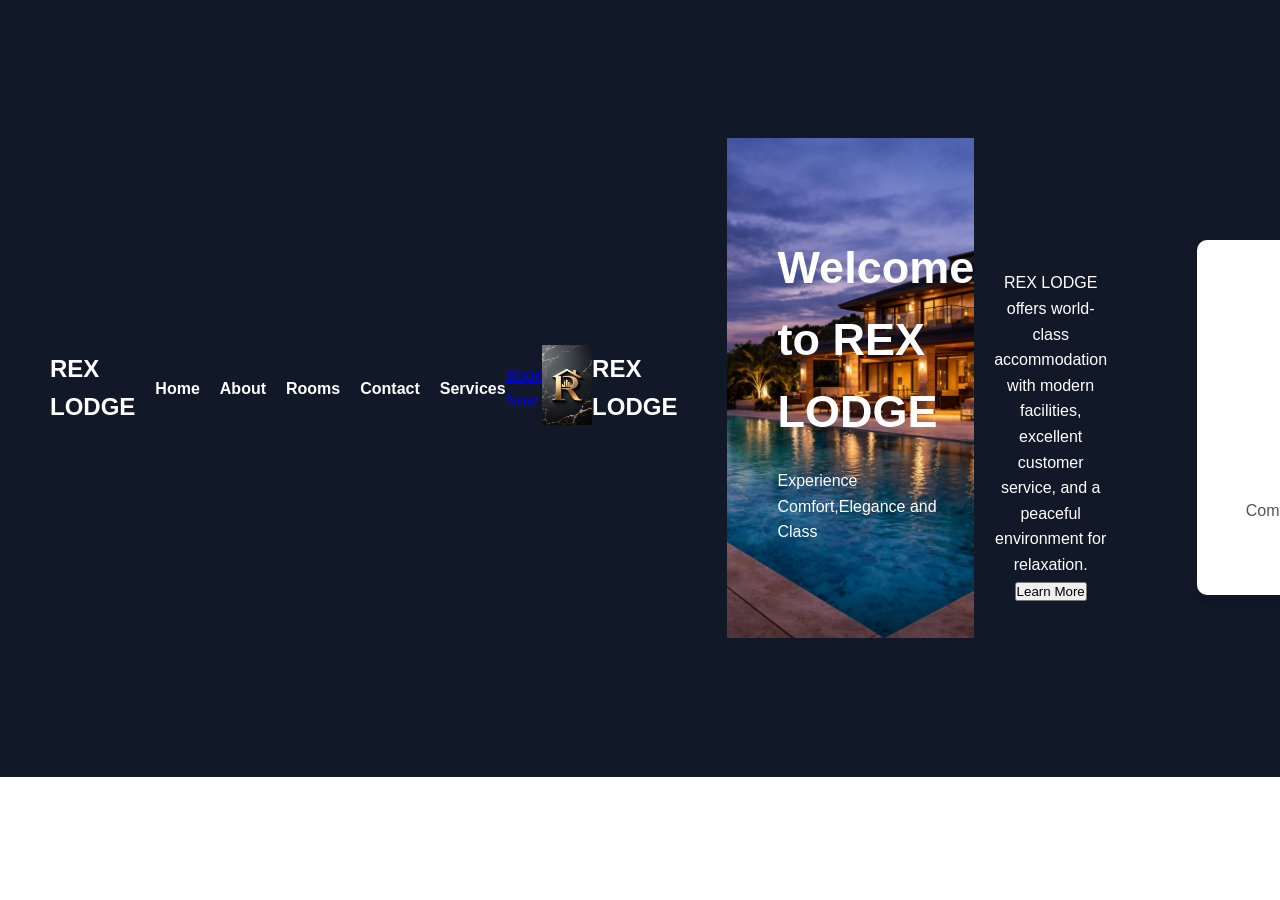
==== index.html @ 229c85a0 "Revamp navigation menu in index.html Reorganized navigation structure for improved accessibility and" ====
<!DOCTYPE html>
<html lang="en">
<head>
    <meta name="viewport" content="width=device-width, initial-scale=1.0">
    <meta charset="UTF-8">
    <title>REX LODGE</title>
    <link rel="stylesheet"href="style.css">
    <script src="script.js"></script>
</head>
<body>

    <!-- Navigation -->
    <nav>
    <h2>REX LODGE</h2>
       <ul>
            <li><a href="#">Home</a></li>
            <li><a href="#about">About</a></li>
            <li><a href="#rooms">Rooms</a></li>
            <li><a href="#contact">Contact</a></li>
            <li><a href="#services">Services</a></li>
        </ul>
        <a href="booking.html" class="book-btn">Book Now</a>
        <div class="logo"><img src="logo.jpg" height="80px"  width="50" > </div>
     <h2>REX LODGE</h2> 
   <nav/>
    <!-- Hero Section -->
    <header class="hero">
        <h1>Welcome to REX LODGE</h1>
        <p>Experience Comfort,Elegance and Class</p>
      
    </header>

    <!-- About Section -->
    <section id="about" class="section">
        <h2>About Our Hotel</h2>
        <p>
           REX LODGE offers world-class accommodation with modern facilities, excellent customer service, and a peaceful environment for relaxation.
        </p>
        <button>Learn More</button>
    </section>

    <!-- Rooms Section -->
    <section id="rooms" class="section">
        <h2>Our Rooms</h2>
        <div class="rooms-container">

            <div class="room-card">
                <img src="standard.png" alt="Standard Room">
                <h3>Standard Room</h3>
                <p>Comfortable room with basic amenities.</p>
                <p class="price">$15 / Night</p>
            </div>

            <div class="room-card">
                <img src="deluxe.png" alt="Deluxe Room">
                <h3>Deluxe Room</h3>
                <p>Spacious room with premium facilities.</p>
                <p class="price">$25 / Night</p>
            </div>

            <div class="room-card">
                <img src="executive.png" alt="Executive Suite">
                <h3>Executive Suite</h3>
                <p>Luxury suite with full services and city view.</p>
                <p class="price">$40 / Night</p>
            </div>

        </div>
    </section>
    
    <section class="services">

        <h2>Our Services</h2>
    
        <div class="services-container">
    
            <div class="service-item">
                <img src="wifi.jpg" alt="WiFi">
                <p>Free WiFi</p>
            </div>
    
            <div class="service-item">
                <img src="swimming pool.jpg" alt="Pool">
                <p>Swimming Pool</p>
            </div>
    
            <div class="service-item">
                <img src="gym.jpg" alt="Gym">
                <p>Gym Center</p>
            </div>
    
            <div class="service-item">
                <img src="spa.jpg" alt="Spa">
                <p>Spa & Wellness</p>
            </div>
    
            <div class="service-item">
                <img src="restaurant.jpg" alt="Restaurant">
                <p>Restaurant</p>
            </div>
    
            <div class="service-item">
                <img src="airport.jpg" alt="Transport">
                <p>Airport Pickup</p>
            </div>
    
        </div>
    
    </section>
    </section>
    <!-- Contact Section -->
    <section id="contact" class="section">
        <h2>Contact Us</h2>
        <p>Email: info@rexlodge@gmail.com</p>
        <p>Call: +233599578111 / +233504038290</p>
        <p> Loc:  Eastern Region, Koforidua Central,adjacent Ford's Pharmacy</p>

        <h2>Social Handles</h2>
       <img src="facebook.jpg" height="50" width="50"><p>Facebook: REX LODGE</p>
      <img src="instagram.jpg"height="50" width="50"><p>Instagram:rex_lodge_7</p>
      <img src="tiktok.jpg"height="50" width="50"> <p>Tiktok: rex_lodge_7 </p>


    <!-- Footer -->
    <footer>
        <p>© 2026 REX LODGE | All Rights Reserved</p>
    </footer>

</body>
</html>
---- style.css ----
* {
    margin: 0;
    padding: 0;
    box-sizing: border-box;
    font-family: Arial, sans-serif;
}

body {
    line-height: 1.6;
    
}


/* Navigation */

nav {
    background: #111827;
    color: white;
    display: flex;
    justify-content: space-between;
    padding: 15px 50px;
    align-items: center;
}

nav ul {
    list-style: none;
    display: flex;
}

nav ul li {
    margin-left: 20px;
}

nav ul li a {
    color: white;
    text-decoration: none;
    font-weight: bold;
}

nav ul li a:hover {
    color: #fbbf24;
}


/* Hero Section */

.hero {
    background-image: url("hotel.png");
    background-size: cover;
    background-position: center;
    height: 500px;
    color: white;
    display: flex;
    flex-direction: column;
    justify-content: center;
    padding-left: 50px;
}

.hero h1 {
    font-size: 45px;
    margin-bottom: 20px;
}

.hero button {
    padding: 2px 25px;
    background: #fbbf24;
    border: none;
    cursor: pointer;
    font-weight: bold;
    border-radius: 5px;
}

.hero button:hover {
    background: white;
}


/* Sections */

.section {
    padding: 60px 20px;
    text-align: center;
}

.section h2 {
    margin-bottom: 20px;
    color: #111827;
}


/* Rooms */

.rooms-container {
    display: flex;
    justify-content: center;
    gap: 30px;
    padding: 50px;
}

.rooms {
    display: flex;
    gap: 30px;
    padding: 50px;
    justify-content: center;
}

.room-card {
    width: 300px;
    background: white;
    border-radius: 10px;
    overflow: hidden;
    box-shadow: 0 4px 10px rgba(0, 0, 0, 0.1);
}

.room-card img {
    width: 100px;
    height: 200px;
    object-fit: cover;
}

.room-card h3 {
    margin: 10px;
}

.room-card p {
    margin: 10px;
    color: #555;
}

.room-card:hover {
    transform: scale(1.05);
    transition: 0.3s;
}

.price {
    color: #fbbf24;
    font-weight: bold;
    margin-top: 10px;
}

.services {
    padding: 60px 20px;
    background-color: #F1F5F9;
}

.services h2 {
    text-align: center;
    font-size: 32px;
    margin-bottom: 40px;
}

.services-container {
    display: grid;
    grid-template-columns: repeat(2, 1fr);
    /* 2 columns */
    gap: 20px;
    max-width: 800px;
    margin: auto;
}

.service-item {
    display: flex;
    /* THIS makes icon go left */
    align-items: center;
    gap: 15px;
    /* space between icon & text */
    background: white;
    padding: 15px 20px;
    border-radius: 8px;
    box-shadow: 0 4px 8px rgba(0, 0, 0, 0.1);
}

.service-item img {
    width: 40px;
    height: 40px;
}

.service-item p {
    font-size: 16px;
    color: #333;
}
contact-item {
    display: flex;
    /* THIS makes icon go left */
    align-items: center;
    gap: 15px;
    /* space between icon & text */
    background: white;
    padding: 15px 20px;
    border-radius: 8px;
    box-shadow: 0 4px 8px rgba(0, 0, 0, 0.1);
footer {
    background: #111827;
    color: white;
    text-align: center;
    padding: 15px;
}
.dark-mode {
    background-color: #111827;
    color: white;
}

.dark-mode nav {
    background-color: black;
}

.dark-mode .section {
    background-color: #1f2937;
}
.book-btn {
    background: #F59E0B;
    color: white;
    padding: 12px 20px;
    text-decoration: none;
    border-radius: 5px;
    font-weight: bold;

}
.confirmation-card {
    max-width: 400px;
    margin: 20px auto;
    padding: 20px;
    background: #ECFDF5;
    border: 1px solid #10B981;
    border-radius: 10px;
    box-shadow: 0 4px 10px rgba(0,0,0,0.1);
}
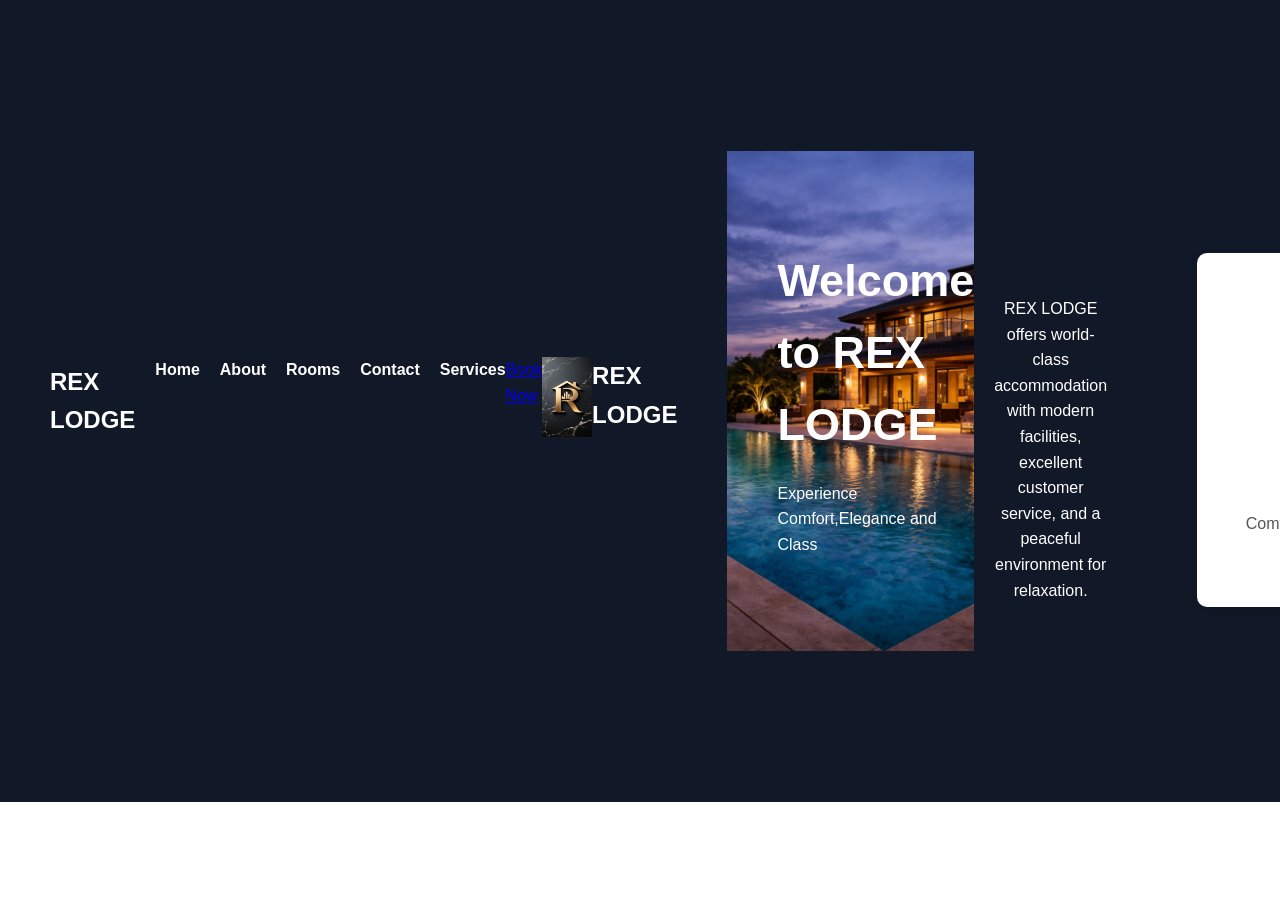
==== commit 4bb86540: "Fix HTML structure and add Manager's Profile link" ====
--- a/index.html
+++ b/index.html
@@ -2,7 +2,6 @@
 <!DOCTYPE html>
 <html lang="en">
 <head>
-    <meta name="viewport" content="width=device-width, initial-scale=1.0">
     <meta charset="UTF-8">
     <title>REX LODGE</title>
     <link rel="stylesheet"href="style.css">
@@ -19,10 +18,11 @@
             <li><a href="#rooms">Rooms</a></li>
             <li><a href="#contact">Contact</a></li>
             <li><a href="#services">Services</a></li>
-        </ul>
+        
         <a href="booking.html" class="book-btn">Book Now</a>
         <div class="logo"><img src="logo.jpg" height="80px"  width="50" > </div>
      <h2>REX LODGE</h2> 
+       </ul>
    <nav/>
     <!-- Hero Section -->
     <header class="hero">
@@ -37,7 +37,7 @@
         <p>
            REX LODGE offers world-class accommodation with modern facilities, excellent customer service, and a peaceful environment for relaxation.
         </p>
-        <button>Learn More</button>
+        
     </section>
 
     <!-- Rooms Section -->
@@ -120,7 +120,7 @@
        <img src="facebook.jpg" height="50" width="50"><p>Facebook: REX LODGE</p>
       <img src="instagram.jpg"height="50" width="50"><p>Instagram:rex_lodge_7</p>
       <img src="tiktok.jpg"height="50" width="50"> <p>Tiktok: rex_lodge_7 </p>
-
+<a href="profile.html" class="book-btn">Manager's Profile</a>
 
     <!-- Footer -->
     <footer>
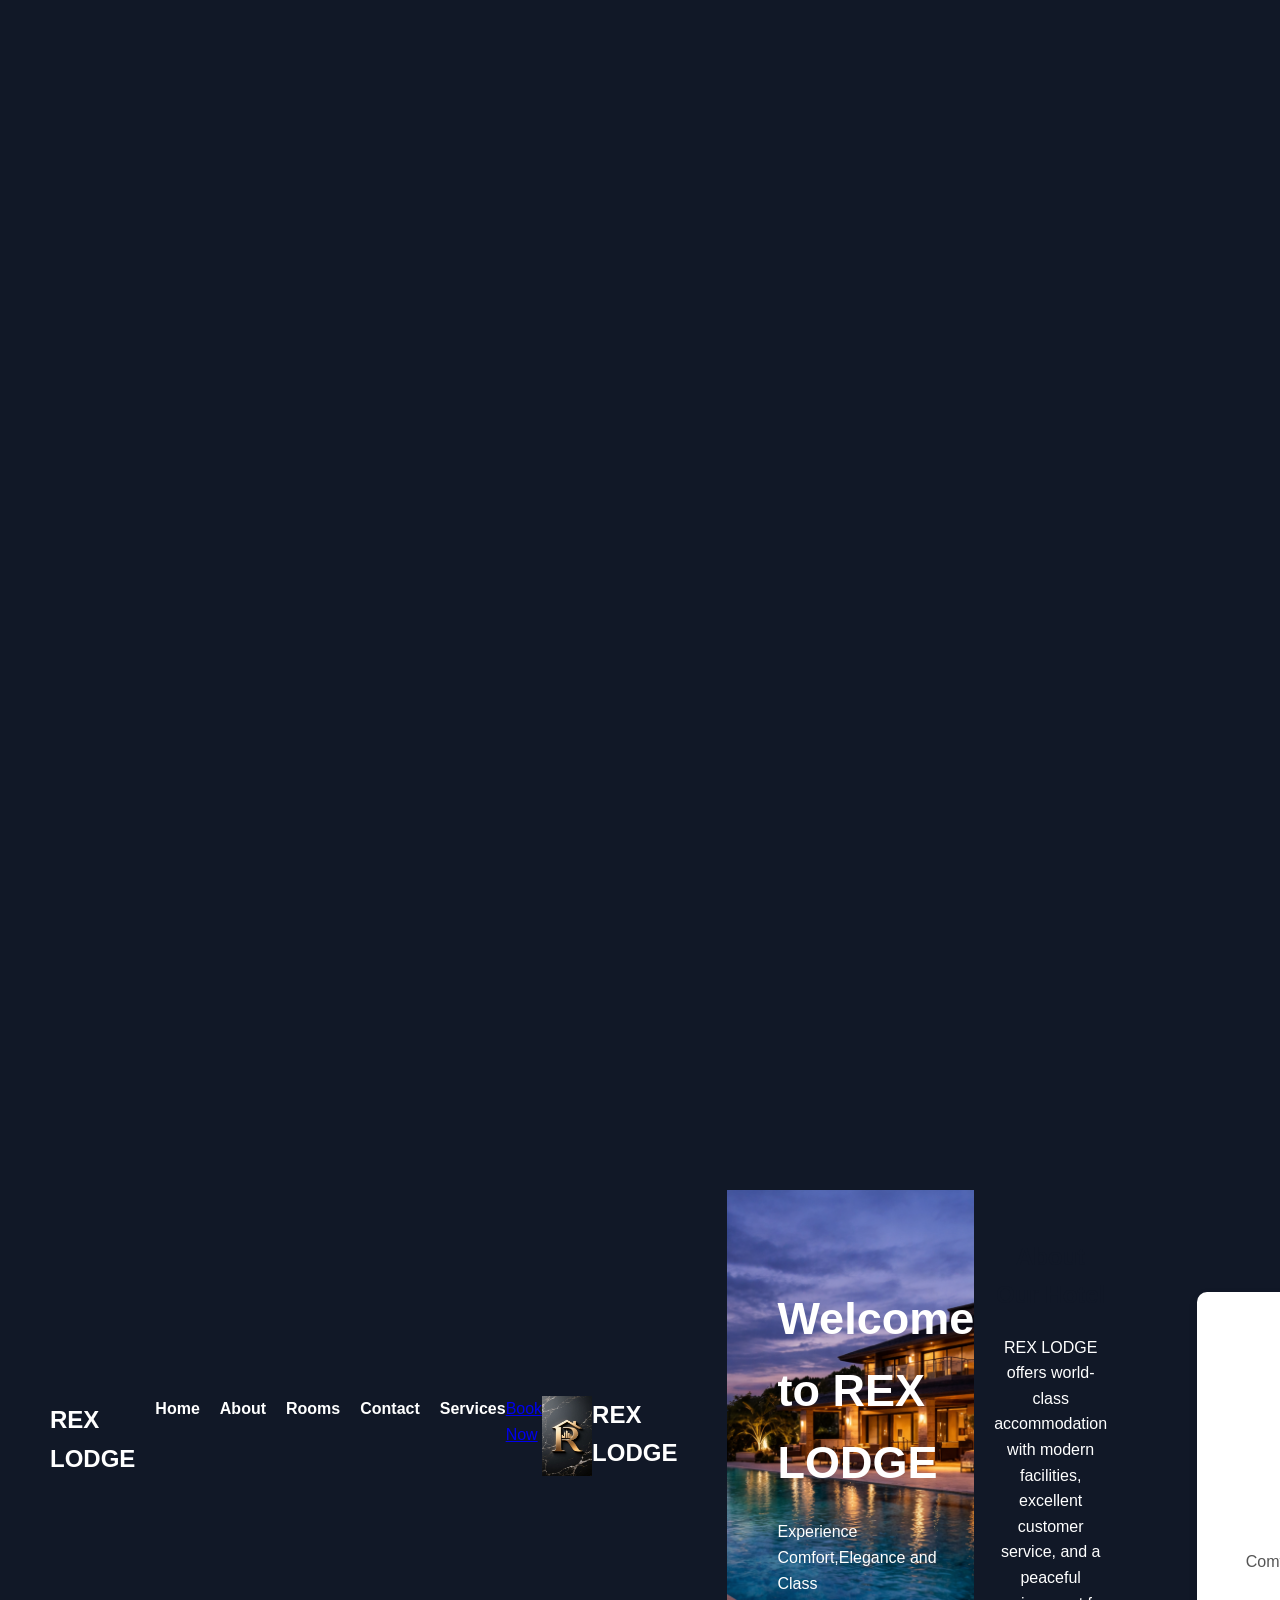
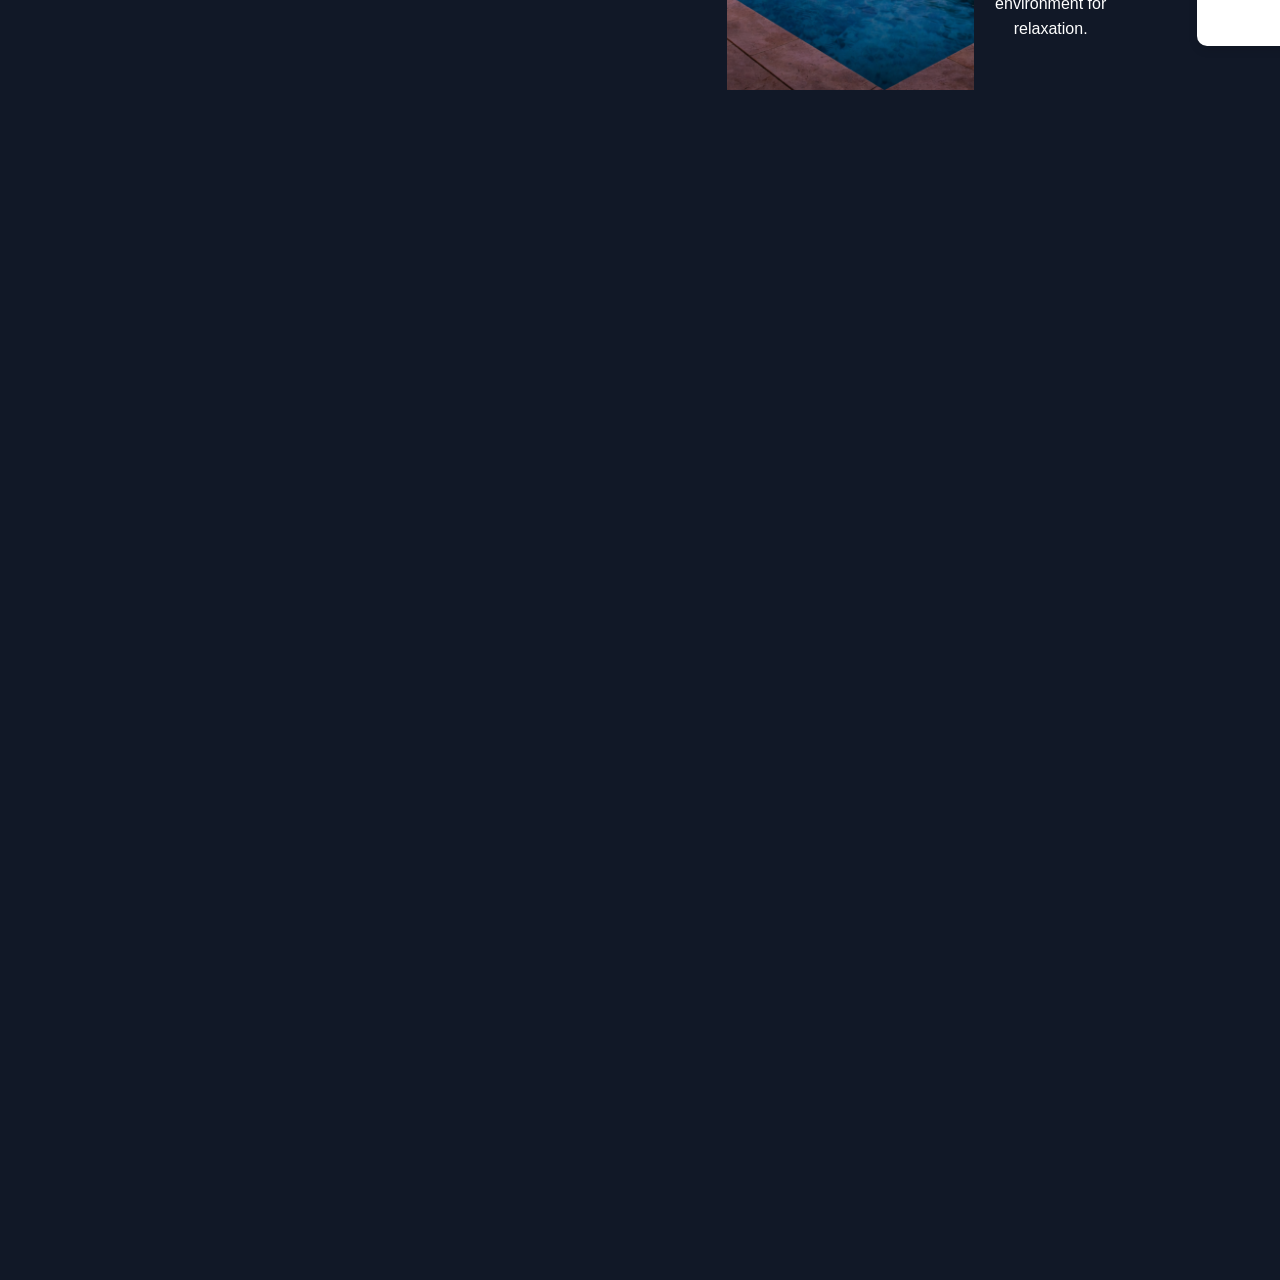
==== commit 86ef48c8: "Create hotel website layout in index.html Added structure for hotel website with navigation, section" ====
--- a/index.html
+++ b/index.html
@@ -129,3 +129,114 @@
 
 </body>
 </html>
+============================================================================================================      
+<!DOCTYPE html>
+<html lang="en">
+<head>
+    <meta charset="UTF-8">
+
+    <!-- ✅ VERY IMPORTANT FOR MOBILE -->
+    <meta name="viewport" content="width=device-width, initial-scale=1.0">
+
+    <title>REX LODGE</title>
+    <link rel="stylesheet" href="style.css">
+</head>
+
+<body>
+
+<!-- Navigation -->
+<nav>
+    <h2>REX LODGE</h2>
+
+    <ul class="nav-links">
+        <li><a href="#">Home</a></li>
+        <li><a href="#about">About</a></li>
+        <li><a href="#rooms">Rooms</a></li>
+        <li><a href="#services">Services</a></li>
+        <li><a href="#contact">Contact</a></li>
+    </ul>
+
+    <a href="booking.html" class="book-btn">Book Now</a>
+</nav>
+
+<!-- Hero Section -->
+<header class="hero">
+    <h1>Welcome to REX LODGE</h1>
+    <p>Experience Comfort, Elegance and Class</p>
+</header>
+
+<!-- About -->
+<section id="about" class="section">
+    <h2>About Our Hotel</h2>
+    <p>
+        REX LODGE offers world-class accommodation with modern facilities,
+        excellent customer service, and a peaceful environment.
+    </p>
+</section>
+
+<!-- Rooms -->
+<section id="rooms" class="section">
+    <h2>Our Rooms</h2>
+
+    <div class="rooms-container">
+
+        <div class="room-card">
+            <img src="standard.png">
+            <h3>Standard Room</h3>
+            <p>$15 / Night</p>
+        </div>
+
+        <div class="room-card">
+            <img src="deluxe.png">
+            <h3>Deluxe Room</h3>
+            <p>$25 / Night</p>
+        </div>
+
+        <div class="room-card">
+            <img src="executive.png">
+            <h3>Executive Suite</h3>
+            <p>$40 / Night</p>
+        </div>
+
+    </div>
+</section>
+
+<!-- Services -->
+<section id="services" class="section">
+    <h2>Our Services</h2>
+
+    <div class="services-container">
+
+        <div class="service-item"><img src="wifi.jpg"><p>Free WiFi</p></div>
+        <div class="service-item"><img src="swimming pool.jpg"><p>Pool</p></div>
+        <div class="service-item"><img src="gym.jpg"><p>Gym</p></div>
+        <div class="service-item"><img src="spa.jpg"><p>Spa</p></div>
+        <div class="service-item"><img src="restaurant.jpg"><p>Restaurant</p></div>
+        <div class="service-item"><img src="airport.jpg"><p>Pickup</p></div>
+
+    </div>
+</section>
+
+<!-- Contact -->
+<section id="contact" class="section">
+    <h2>Contact Us</h2>
+    <p>Email: info@rexlodge@gmail.com</p>
+    <p>Call: +233599578111 / +233504038290</p>
+
+    <h3>Social Handles</h3>
+    <p>Facebook: REX LODGE</p>
+    <p>Instagram: rex_lodge_7</p>
+    <p>TikTok: rex_lodge_7</p>
+
+    <a href="profile.html" class="book-btn">Manager's Profile</a>
+</section>
+
+<!-- Footer -->
+<footer>
+    <p>© 2026 REX LODGE</p>
+</footer>
+
+<script src="script.js"></script>
+
+</body>
+    </html>
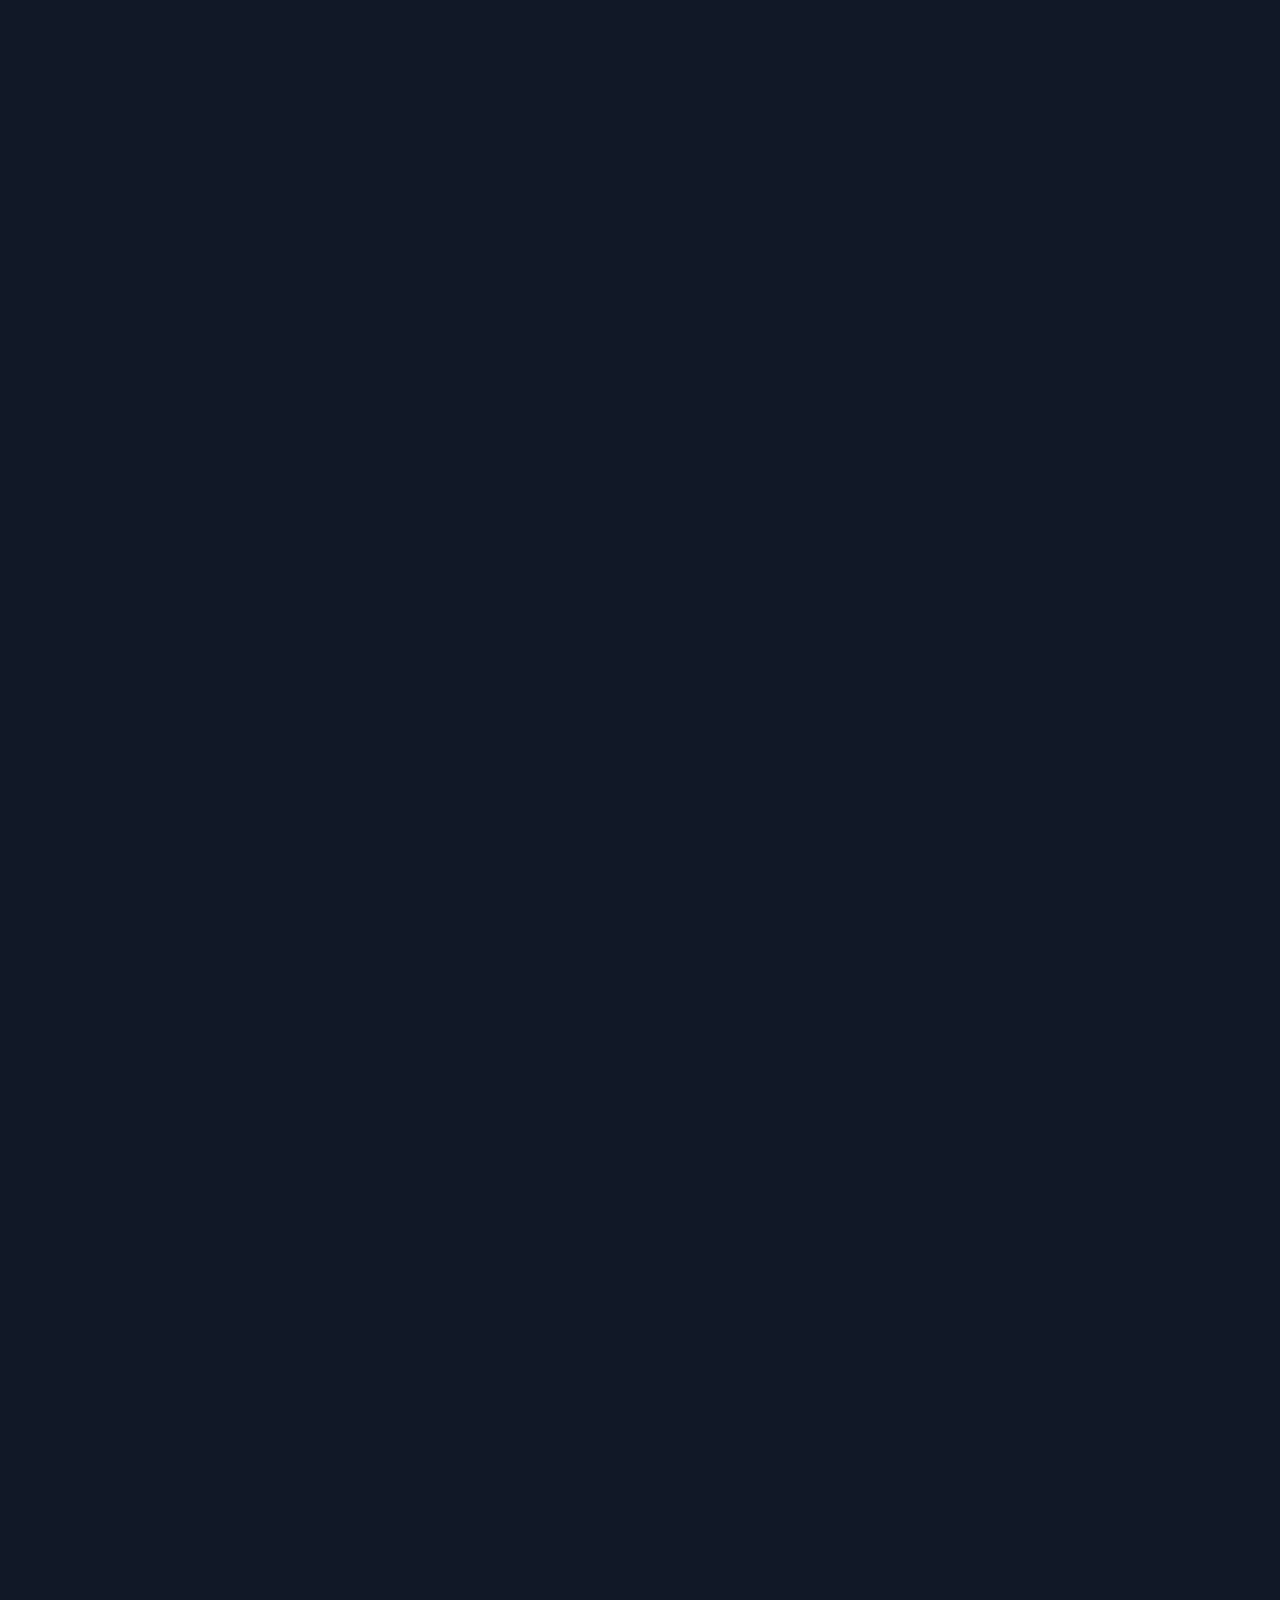
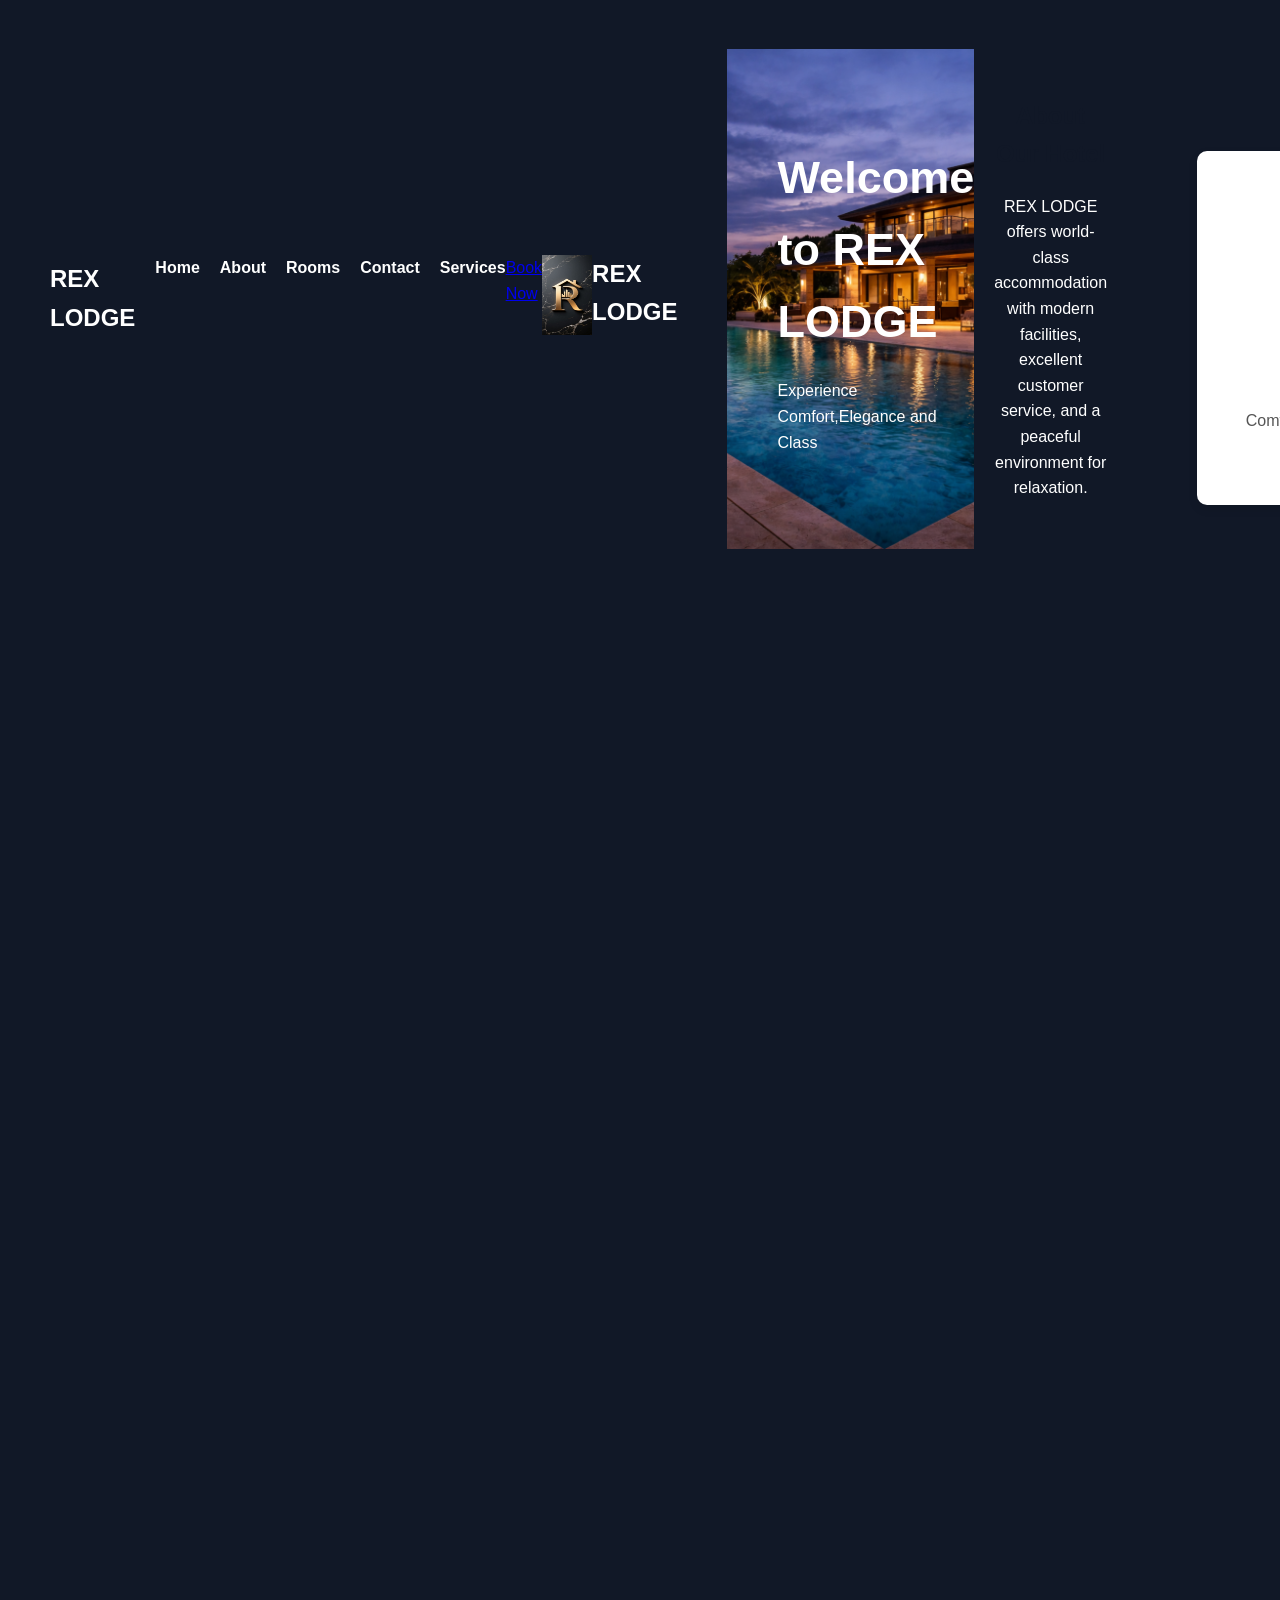
==== commit 4227c7b2: "Revise rooms, services, and contact sections in index.html Updated the rooms and services sections w" ====
--- a/index.html
+++ b/index.html
@@ -135,11 +135,13 @@
 <head>
     <meta charset="UTF-8">
 
-    <!-- ✅ VERY IMPORTANT FOR MOBILE -->
+    <!--  FOR MOBILE -->
     <meta name="viewport" content="width=device-width, initial-scale=1.0">
 
     <title>REX LODGE</title>
     <link rel="stylesheet" href="style.css">
+    
+<script src="script.js"></script>
 </head>
 
 <body>
@@ -174,6 +176,35 @@
     </p>
 </section>
 
+    <!-- Rooms Section -->
+    <section id="rooms" class="section">
+        <h2>Our Rooms</h2>
+        <div class="rooms-container">
+
+            <div class="room-card">
+                <img src="standard.png" alt="Standard Room">
+                <h3>Standard Room</h3>
+                <p>Comfortable room with basic amenities.</p>
+                <p class="price">$15 / Night</p>
+            </div>
+
+            <div class="room-card">
+                <img src="deluxe.png" alt="Deluxe Room">
+                <h3>Deluxe Room</h3>
+                <p>Spacious room with premium facilities.</p>
+                <p class="price">$25 / Night</p>
+            </div>
+
+            <div class="room-card">
+                <img src="executive.png" alt="Executive Suite">
+                <h3>Executive Suite</h3>
+                <p>Luxury suite with full services and city view.</p>
+                <p class="price">$40 / Night</p>
+            </div>
+
+        </div>
+    </section>
+    
 <!-- Rooms -->
 <section id="rooms" class="section">
     <h2>Our Rooms</h2>
@@ -200,43 +231,61 @@
 
     </div>
 </section>
-
-<!-- Services -->
-<section id="services" class="section">
-    <h2>Our Services</h2>
-
-    <div class="services-container">
-
-        <div class="service-item"><img src="wifi.jpg"><p>Free WiFi</p></div>
-        <div class="service-item"><img src="swimming pool.jpg"><p>Pool</p></div>
-        <div class="service-item"><img src="gym.jpg"><p>Gym</p></div>
-        <div class="service-item"><img src="spa.jpg"><p>Spa</p></div>
-        <div class="service-item"><img src="restaurant.jpg"><p>Restaurant</p></div>
-        <div class="service-item"><img src="airport.jpg"><p>Pickup</p></div>
-
-    </div>
-</section>
+<section class="services">
+
+        <h2>Our Services</h2>
+    
+        <div class="services-container">
+    
+            <div class="service-item">
+                <img src="wifi.jpg" alt="WiFi">
+                <p>Free WiFi</p>
+            </div>
+    
+            <div class="service-item">
+                <img src="swimming pool.jpg" alt="Pool">
+                <p>Swimming Pool</p>
+            </div>
+    
+            <div class="service-item">
+                <img src="gym.jpg" alt="Gym">
+                <p>Gym Center</p>
+            </div>
+    
+            <div class="service-item">
+                <img src="spa.jpg" alt="Spa">
+                <p>Spa & Wellness</p>
+            </div>
+    
+            <div class="service-item">
+                <img src="restaurant.jpg" alt="Restaurant">
+                <p>Restaurant</p>
+            </div>
+    
+            <div class="service-item">
+                <img src="airport.jpg" alt="Transport">
+                <p>Airport Pickup</p>
+            </div>
+    
+        </div>
+    
+    </section>
 
 <!-- Contact -->
-<section id="contact" class="section">
-    <h2>Contact Us</h2>
-    <p>Email: info@rexlodge@gmail.com</p>
-    <p>Call: +233599578111 / +233504038290</p>
-
-    <h3>Social Handles</h3>
-    <p>Facebook: REX LODGE</p>
-    <p>Instagram: rex_lodge_7</p>
-    <p>TikTok: rex_lodge_7</p>
-
-    <a href="profile.html" class="book-btn">Manager's Profile</a>
-</section>
-
-<!-- Footer -->
-<footer>
-    <p>© 2026 REX LODGE</p>
-</footer>
-
-<script src="script.js"></script>
-
-</body>
-    </html>
+ <section id="contact" class="section">
+        <h2>Contact Us</h2>
+        <p>Email 📨: info@rexlodge@gmail.com</p>
+        <p>Call ☎️: +233599578111 / +233504038290</p>
+        <p> Loc :  Eastern Region, Koforidua Central,adjacent Ford's Pharmacy</p>
+        <p>Website 🌐: www.rexlodge.online</p>
+<h2>Social Handles</h2>
+       <img src="facebook.jpg" height="50" width="50"><p>Facebook: REX LODGE</p>
+      <img src="instagram.jpg"height="50" width="50"><p>Instagram:rex_lodge_7</p>
+      <img src="tiktok.jpg"height="50" width="50"> <p>Tiktok: rex_lodge_7 </p>
+<a href="profile.html" class="book-btn">Manager's Profile</a>
+
+    <!-- Footer -->
+    <footer>
+        <p>© 2026 REX LODGE | All Rights Reserved</p>
+    </footer>
+    
--- a/style.css
+++ b/style.css
@@ -225,3 +225,46 @@
     border-radius: 10px;
     box-shadow: 0 4px 10px rgba(0,0,0,0.1);
 }      
+/* 📱 MOBILE FIX */
+@media (max-width: 768px) {
+
+    nav {
+        flex-direction: column;
+        align-items: center;
+        padding: 15px;
+    }
+
+    nav ul {
+        flex-direction: column;
+        align-items: center;
+        gap: 10px;
+    }
+
+    .hero {
+        height: auto;
+        padding: 40px 20px;
+        text-align: center;
+    }
+
+    .hero h1 {
+        font-size: 28px;
+    }
+
+    .rooms-container {
+        flex-direction: column;
+        align-items: center;
+        padding: 20px;
+    }
+
+    .room-card {
+        width: 90%;
+    }
+
+    .services-container {
+        grid-template-columns: 1fr;
+    }
+
+    .service-item {
+        width: 100%;
+    }
+    }
--- a/style.css
+++ b/style.css
@@ -225,3 +225,46 @@
     border-radius: 10px;
     box-shadow: 0 4px 10px rgba(0,0,0,0.1);
 }      
+/* 📱 MOBILE FIX */
+@media (max-width: 768px) {
+
+    nav {
+        flex-direction: column;
+        align-items: center;
+        padding: 15px;
+    }
+
+    nav ul {
+        flex-direction: column;
+        align-items: center;
+        gap: 10px;
+    }
+
+    .hero {
+        height: auto;
+        padding: 40px 20px;
+        text-align: center;
+    }
+
+    .hero h1 {
+        font-size: 28px;
+    }
+
+    .rooms-container {
+        flex-direction: column;
+        align-items: center;
+        padding: 20px;
+    }
+
+    .room-card {
+        width: 90%;
+    }
+
+    .services-container {
+        grid-template-columns: 1fr;
+    }
+
+    .service-item {
+        width: 100%;
+    }
+    }
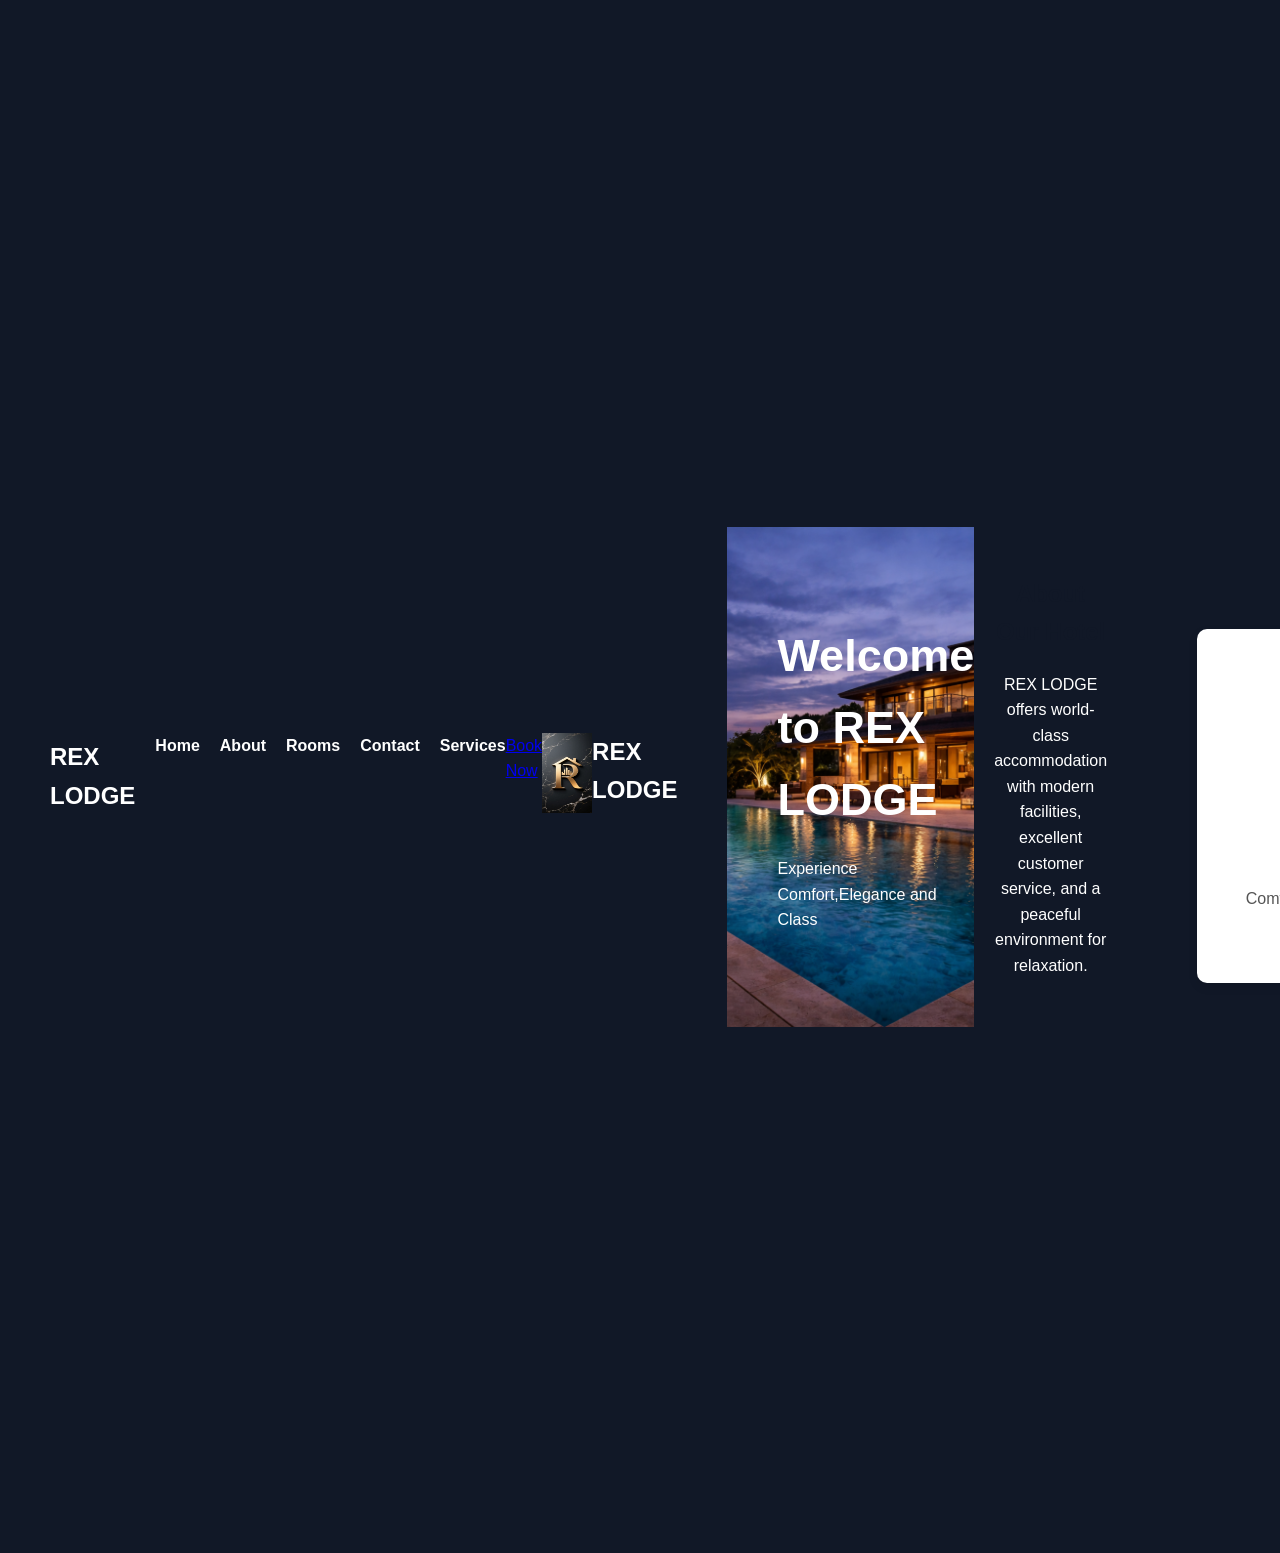
==== commit 308c784e: "Update navigation and remove viewport meta tag Removed mobile viewport meta tag and added navigation" ====
--- a/index.html
+++ b/index.html
@@ -136,7 +136,6 @@
     <meta charset="UTF-8">
 
     <!--  FOR MOBILE -->
-    <meta name="viewport" content="width=device-width, initial-scale=1.0">
 
     <title>REX LODGE</title>
     <link rel="stylesheet" href="style.css">
@@ -147,6 +146,20 @@
 <body>
 
 <!-- Navigation -->
+    <nav>
+    <h2>REX LODGE</h2>
+       <ul>
+            <li><a href="#">Home</a></li>
+            <li><a href="#about">About</a></li>
+            <li><a href="#rooms">Rooms</a></li>
+            <li><a href="#contact">Contact</a></li>
+            <li><a href="#services">Services</a></li>
+        
+        <a href="booking.html" class="book-btn">Book Now</a>
+        <div class="logo"><img src="logo.jpg" height="80px"  width="50" > </div>
+     <h2>REX LODGE</h2> 
+       </ul>
+   <nav/>
 <nav>
     <h2>REX LODGE</h2>
 
@@ -169,7 +182,7 @@
 
 <!-- About -->
 <section id="about" class="section">
-    <h2>About Our Hotel</h2>
+    <h2>About Our Hotel </h2>
     <p>
         REX LODGE offers world-class accommodation with modern facilities,
         excellent customer service, and a peaceful environment.
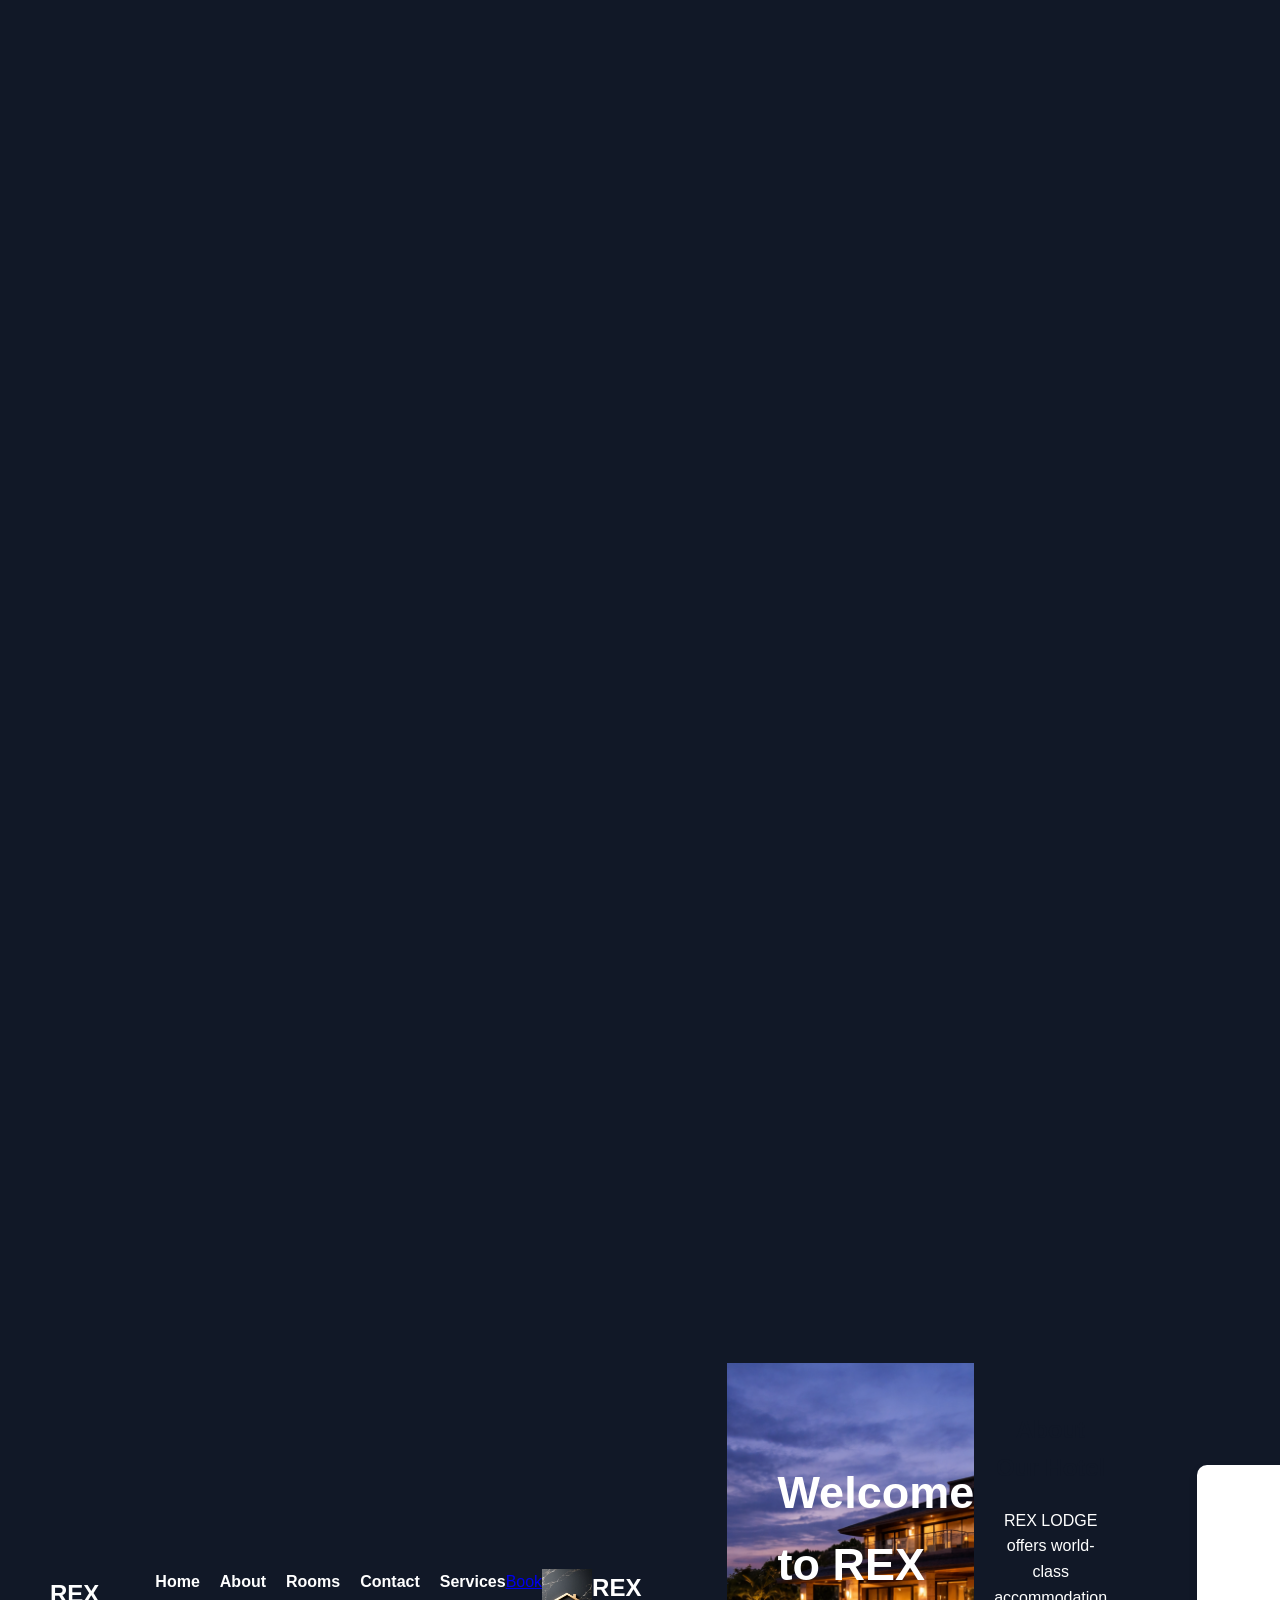
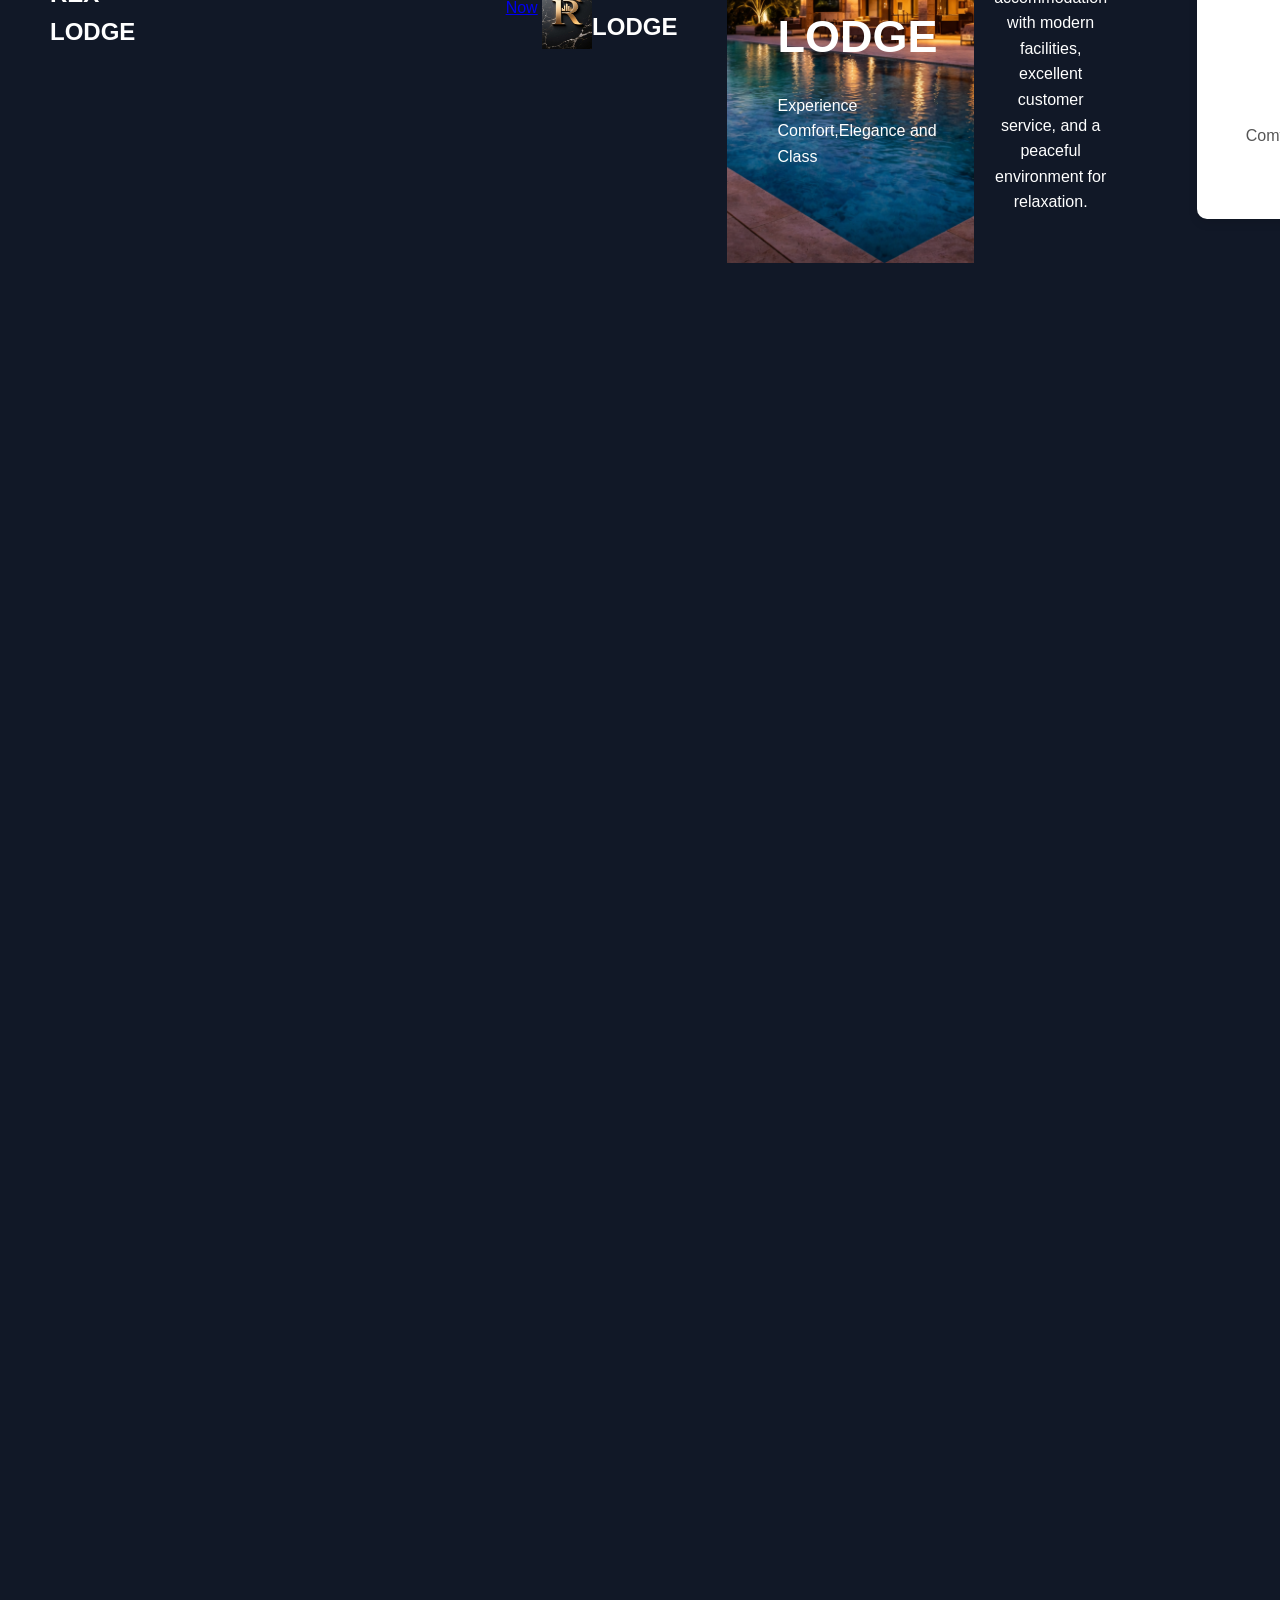
==== commit 9259a6cb: "Refactor navigation and remove rooms section" ====
--- a/index.html
+++ b/index.html
@@ -146,20 +146,7 @@
 <body>
 
 <!-- Navigation -->
-    <nav>
-    <h2>REX LODGE</h2>
-       <ul>
-            <li><a href="#">Home</a></li>
-            <li><a href="#about">About</a></li>
-            <li><a href="#rooms">Rooms</a></li>
-            <li><a href="#contact">Contact</a></li>
-            <li><a href="#services">Services</a></li>
-        
-        <a href="booking.html" class="book-btn">Book Now</a>
-        <div class="logo"><img src="logo.jpg" height="80px"  width="50" > </div>
-     <h2>REX LODGE</h2> 
-       </ul>
-   <nav/>
+    
 <nav>
     <h2>REX LODGE</h2>
 
@@ -218,32 +205,7 @@
         </div>
     </section>
     
-<!-- Rooms -->
-<section id="rooms" class="section">
-    <h2>Our Rooms</h2>
-
-    <div class="rooms-container">
-
-        <div class="room-card">
-            <img src="standard.png">
-            <h3>Standard Room</h3>
-            <p>$15 / Night</p>
-        </div>
-
-        <div class="room-card">
-            <img src="deluxe.png">
-            <h3>Deluxe Room</h3>
-            <p>$25 / Night</p>
-        </div>
-
-        <div class="room-card">
-            <img src="executive.png">
-            <h3>Executive Suite</h3>
-            <p>$40 / Night</p>
-        </div>
-
-    </div>
-</section>
+
 <section class="services">
 
         <h2>Our Services</h2>
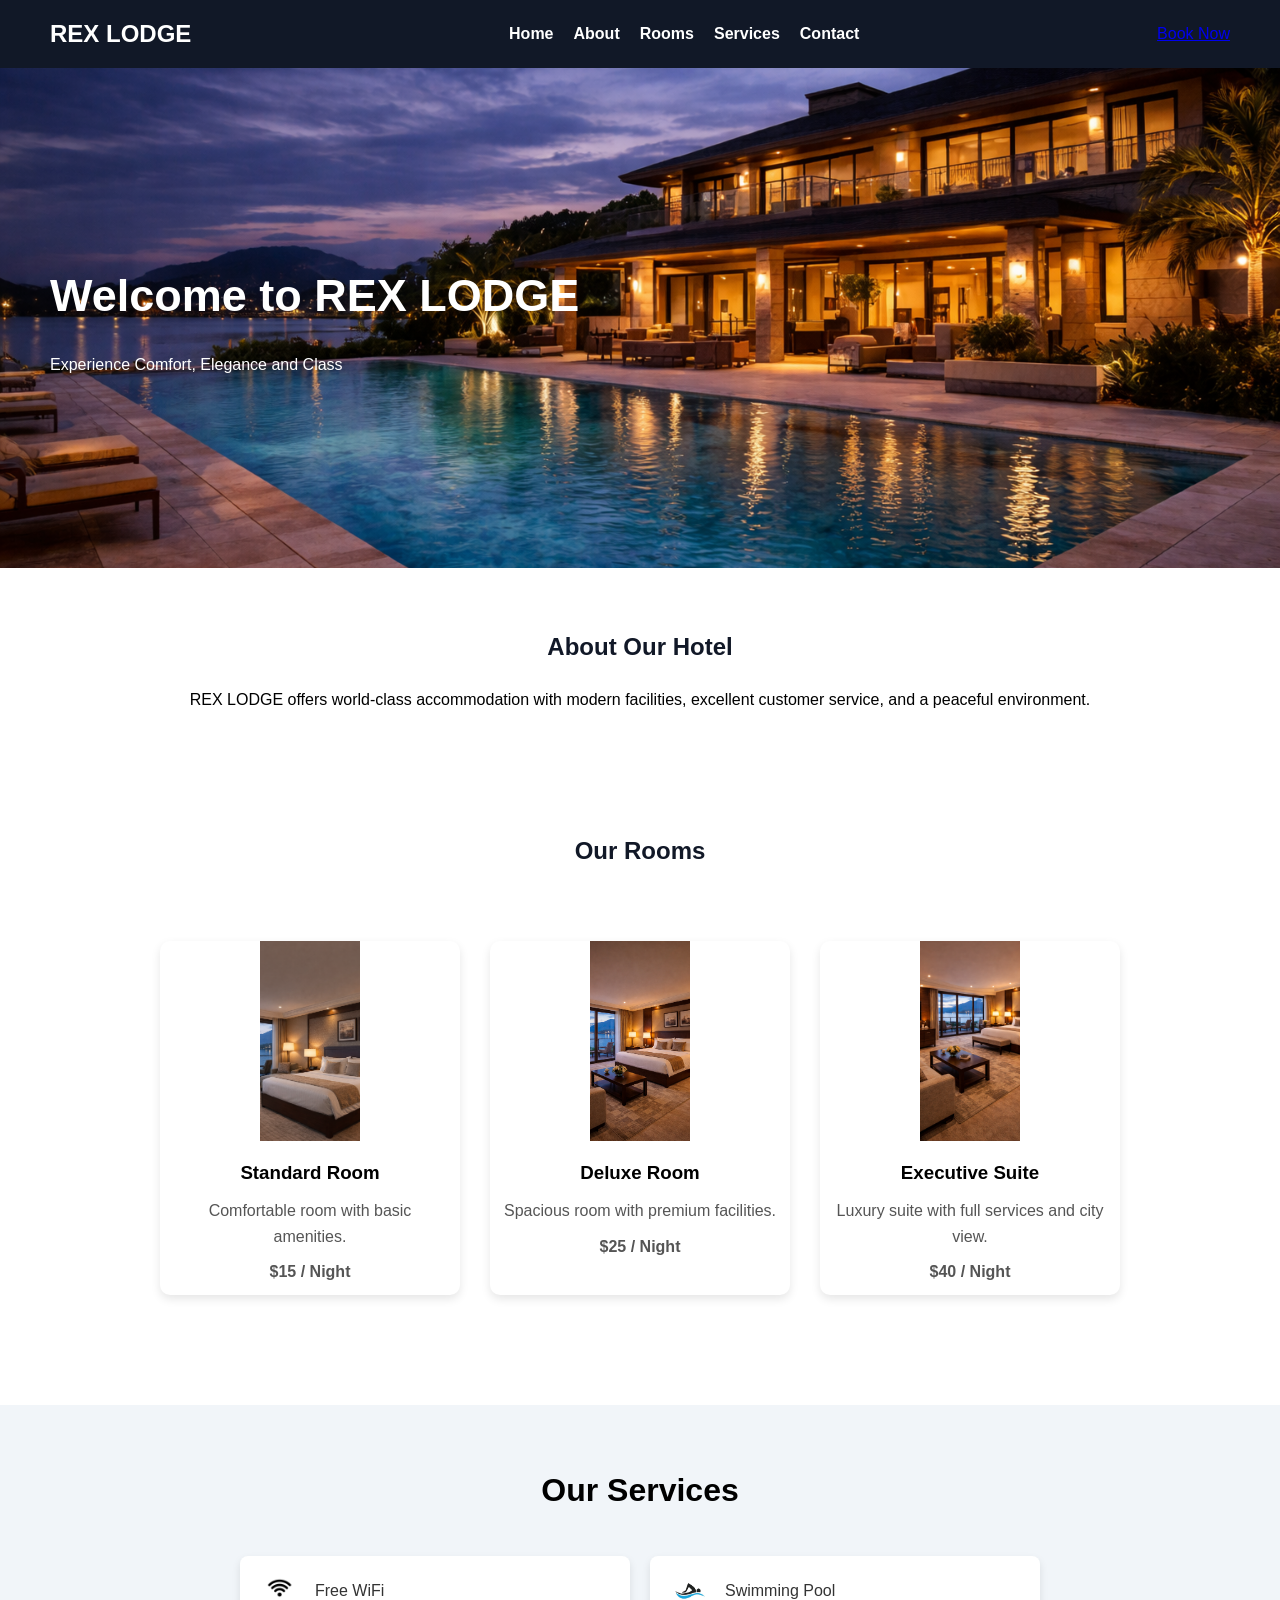
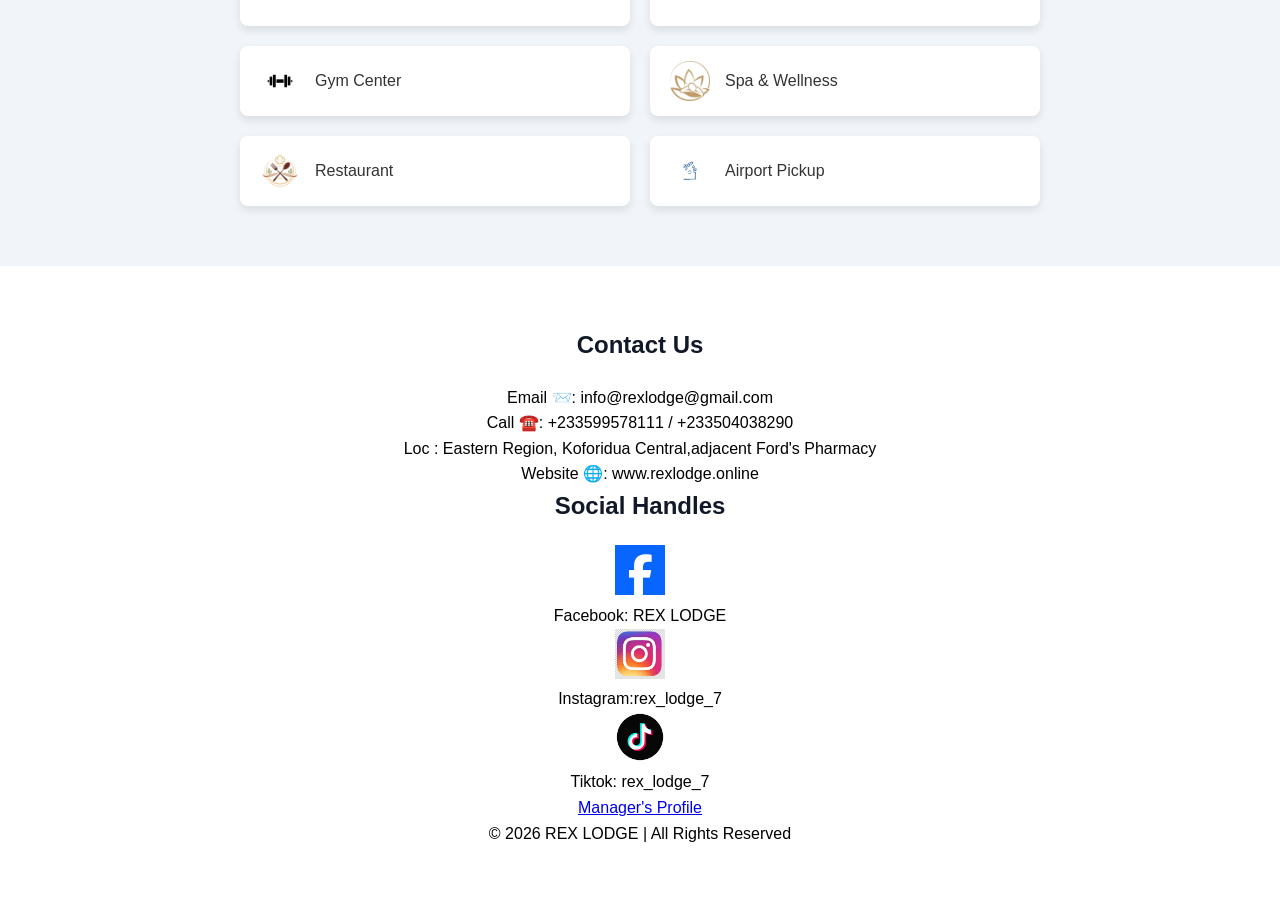
==== commit a6ebb4b0: "Restore index.html content Restored the original content of index.html after deletion." ====
--- a/index.html
+++ b/index.html
@@ -1,135 +1,4 @@
-
-<!DOCTYPE html>
-<html lang="en">
-<head>
-    <meta charset="UTF-8">
-    <title>REX LODGE</title>
-    <link rel="stylesheet"href="style.css">
-    <script src="script.js"></script>
-</head>
-<body>
-
-    <!-- Navigation -->
-    <nav>
-    <h2>REX LODGE</h2>
-       <ul>
-            <li><a href="#">Home</a></li>
-            <li><a href="#about">About</a></li>
-            <li><a href="#rooms">Rooms</a></li>
-            <li><a href="#contact">Contact</a></li>
-            <li><a href="#services">Services</a></li>
-        
-        <a href="booking.html" class="book-btn">Book Now</a>
-        <div class="logo"><img src="logo.jpg" height="80px"  width="50" > </div>
-     <h2>REX LODGE</h2> 
-       </ul>
-   <nav/>
-    <!-- Hero Section -->
-    <header class="hero">
-        <h1>Welcome to REX LODGE</h1>
-        <p>Experience Comfort,Elegance and Class</p>
       
-    </header>
-
-    <!-- About Section -->
-    <section id="about" class="section">
-        <h2>About Our Hotel</h2>
-        <p>
-           REX LODGE offers world-class accommodation with modern facilities, excellent customer service, and a peaceful environment for relaxation.
-        </p>
-        
-    </section>
-
-    <!-- Rooms Section -->
-    <section id="rooms" class="section">
-        <h2>Our Rooms</h2>
-        <div class="rooms-container">
-
-            <div class="room-card">
-                <img src="standard.png" alt="Standard Room">
-                <h3>Standard Room</h3>
-                <p>Comfortable room with basic amenities.</p>
-                <p class="price">$15 / Night</p>
-            </div>
-
-            <div class="room-card">
-                <img src="deluxe.png" alt="Deluxe Room">
-                <h3>Deluxe Room</h3>
-                <p>Spacious room with premium facilities.</p>
-                <p class="price">$25 / Night</p>
-            </div>
-
-            <div class="room-card">
-                <img src="executive.png" alt="Executive Suite">
-                <h3>Executive Suite</h3>
-                <p>Luxury suite with full services and city view.</p>
-                <p class="price">$40 / Night</p>
-            </div>
-
-        </div>
-    </section>
-    
-    <section class="services">
-
-        <h2>Our Services</h2>
-    
-        <div class="services-container">
-    
-            <div class="service-item">
-                <img src="wifi.jpg" alt="WiFi">
-                <p>Free WiFi</p>
-            </div>
-    
-            <div class="service-item">
-                <img src="swimming pool.jpg" alt="Pool">
-                <p>Swimming Pool</p>
-            </div>
-    
-            <div class="service-item">
-                <img src="gym.jpg" alt="Gym">
-                <p>Gym Center</p>
-            </div>
-    
-            <div class="service-item">
-                <img src="spa.jpg" alt="Spa">
-                <p>Spa & Wellness</p>
-            </div>
-    
-            <div class="service-item">
-                <img src="restaurant.jpg" alt="Restaurant">
-                <p>Restaurant</p>
-            </div>
-    
-            <div class="service-item">
-                <img src="airport.jpg" alt="Transport">
-                <p>Airport Pickup</p>
-            </div>
-    
-        </div>
-    
-    </section>
-    </section>
-    <!-- Contact Section -->
-    <section id="contact" class="section">
-        <h2>Contact Us</h2>
-        <p>Email: info@rexlodge@gmail.com</p>
-        <p>Call: +233599578111 / +233504038290</p>
-        <p> Loc:  Eastern Region, Koforidua Central,adjacent Ford's Pharmacy</p>
-
-        <h2>Social Handles</h2>
-       <img src="facebook.jpg" height="50" width="50"><p>Facebook: REX LODGE</p>
-      <img src="instagram.jpg"height="50" width="50"><p>Instagram:rex_lodge_7</p>
-      <img src="tiktok.jpg"height="50" width="50"> <p>Tiktok: rex_lodge_7 </p>
-<a href="profile.html" class="book-btn">Manager's Profile</a>
-
-    <!-- Footer -->
-    <footer>
-        <p>© 2026 REX LODGE | All Rights Reserved</p>
-    </footer>
-
-</body>
-</html>
-============================================================================================================      
 <!DOCTYPE html>
 <html lang="en">
 <head>
